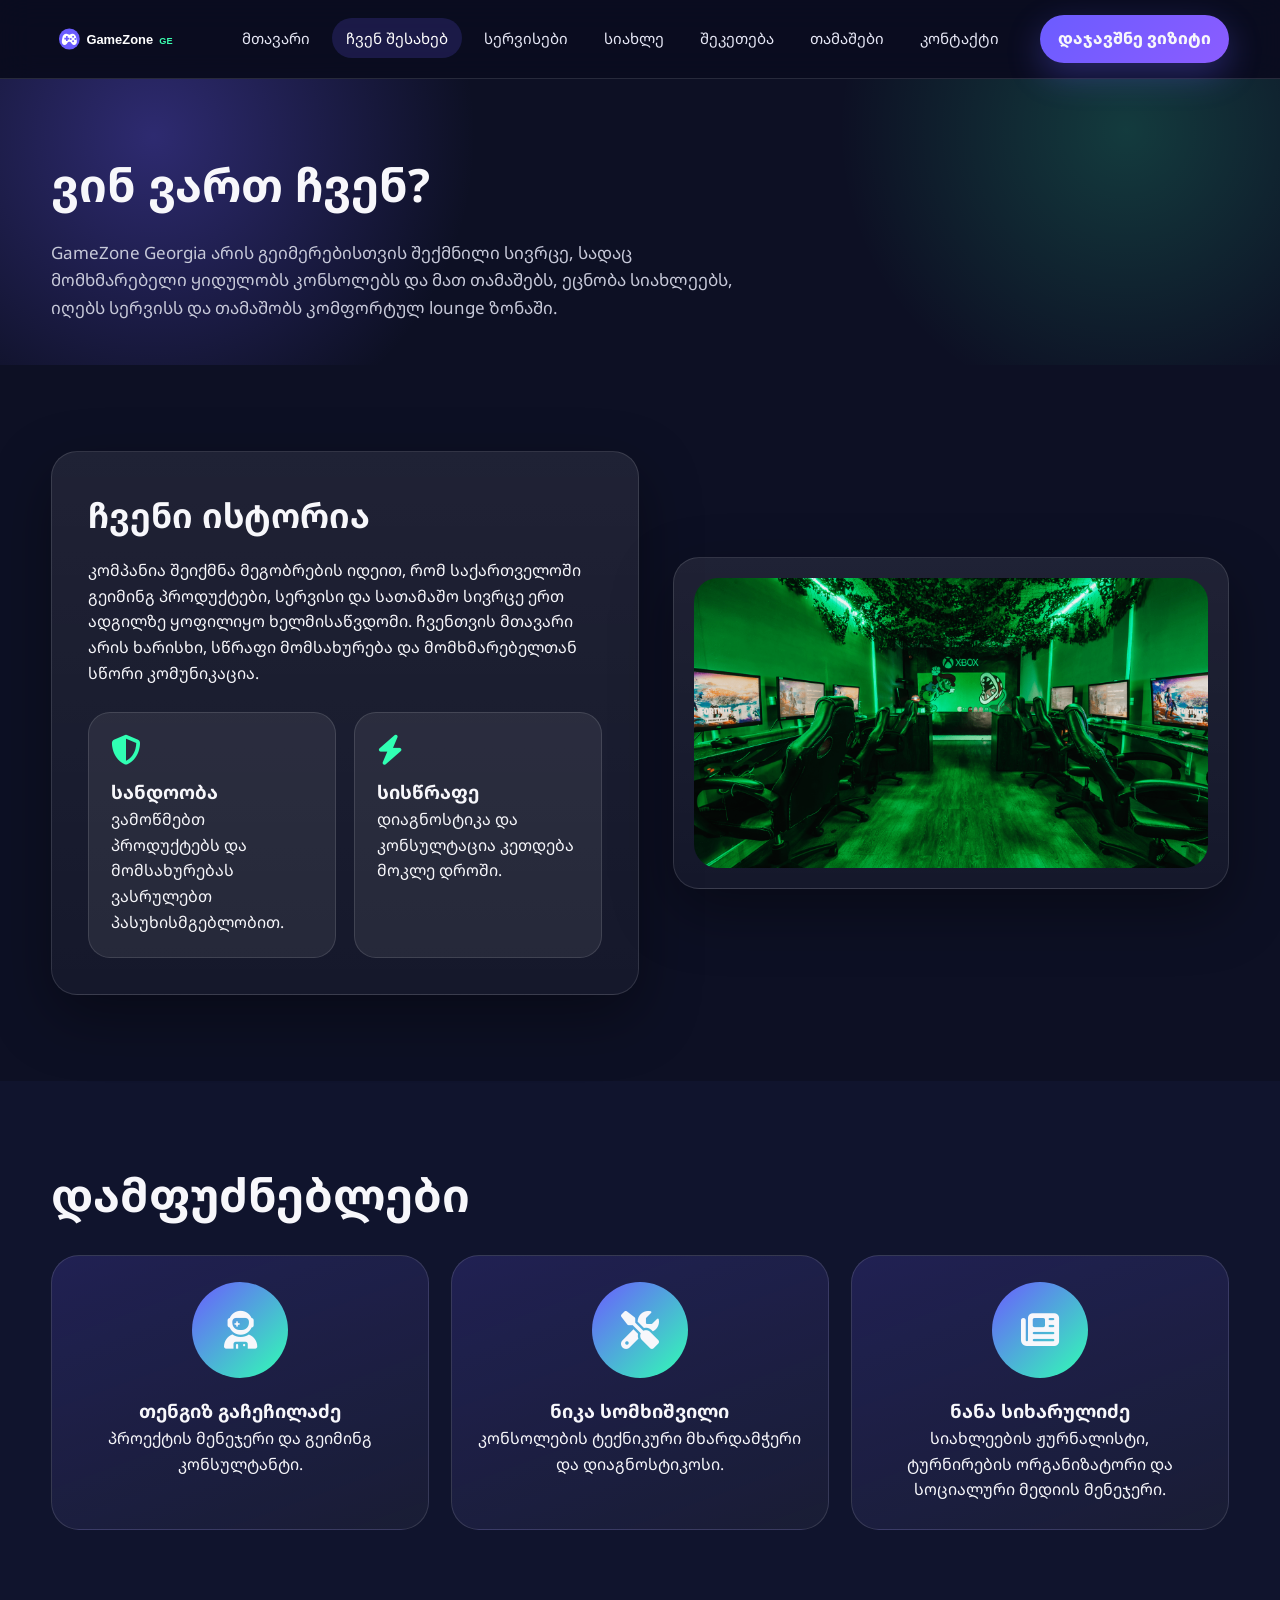
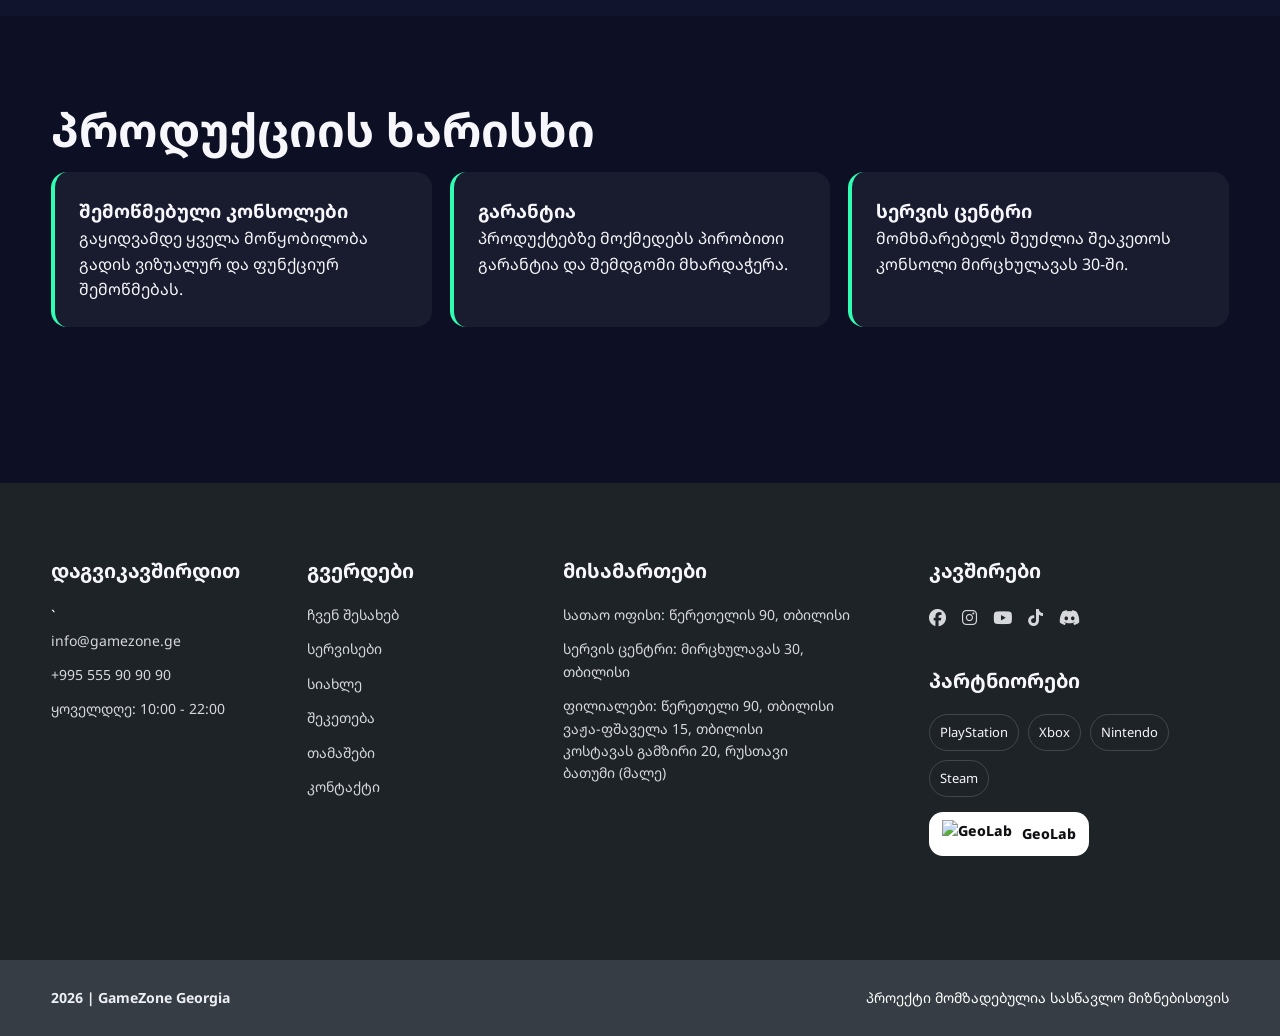
==== pages/about.html @ 4261e561 "Finished" ====
<!doctype html>
<html lang="ka">
  <head>
    <meta charset="UTF-8" />
    <meta name="viewport" content="width=device-width, initial-scale=1.0" />
    <title>ჩვენ შესახებ | GameZone Georgia</title>
    <link rel="stylesheet" href="../css/common.css" />
    <link rel="stylesheet" href="../css/about.css" />
    <link
      rel="stylesheet"
      href="https://cdnjs.cloudflare.com/ajax/libs/font-awesome/6.5.2/css/all.min.css"
    />
  </head>
  <body>
    <header class="site-header">
      <div class="container nav-wrap">
        <a href="../index.html" class="brand"><img src="../assets/images/brand-logo.svg" alt="GameZone Georgia"/></a>
        <button class="menu-toggle" type="button" aria-label="მენიუს გახსნა">
         ☰
        </button>
        <nav class="main-nav"aria-label="მთავარი ნავიგაცია">
          <ul class="nav-links">
            <li><a href="../index.html">მთავარი</a></li>
            <li><a class="active" href="about.html">ჩვენ შესახებ</a></li>
            <li><a href="services.html">სერვისები</a></li>
            <li><a href="news.html">სიახლე</a></li>
            <li><a href="repair.html">შეკეთება</a></li>
            <li><a href="games.html">თამაშები</a></li>
            <li><a href="contact.html">კონტაქტი</a></li>
          </ul>
        </nav>
        <a class="nav-cta" href="contact.html">დაჯავშნე ვიზიტი</a>
      </div>
    </header>
    <main>
      <section class="page-top">
        <div class="container page-top-inner">
          <h1 class="section-title">ვინ ვართ ჩვენ?</h1>
          <p class="section-subtitle">
            GameZone Georgia არის გეიმერებისთვის შექმნილი სივრცე, სადაც
            მომხმარებელი ყიდულობს კონსოლებს და მათ თამაშებს, ეცნობა სიახლეებს, იღებს სერვისს და
            თამაშობს კომფორტულ lounge ზონაში.
          </p>
        </div>
      </section>
      <section class="section-gap">
        <div class="container two-col">
          <article class="card story-card">
            <h2>ჩვენი ისტორია</h2>
            <p>
              კომპანია შეიქმნა მეგობრების იდეით, რომ საქართველოში გეიმინგ
              პროდუქტები, სერვისი და სათამაშო სივრცე ერთ ადგილზე ყოფილიყო
              ხელმისაწვდომი. ჩვენთვის მთავარი არის ხარისხი, სწრაფი მომსახურება
              და მომხმარებელთან სწორი კომუნიკაცია.
            </p>
            <div class="value-list">
              <div class="value-item">
                <i class="fa-solid fa-shield-halved"></i>
                <h3>სანდოობა</h3>
                <p>
                  ვამოწმებთ პროდუქტებს და მომსახურებას ვასრულებთ
                  პასუხისმგებლობით.
                </p>
              </div>
              <div class="value-item">
                <i class="fa-solid fa-bolt"></i>
                <h3>სისწრაფე</h3>
                <p>დიაგნოსტიკა და კონსულტაცია კეთდება მოკლე დროში.</p>
              </div>
            </div>
          </article>
          <div class="card" style="padding: 20px">
            <img
              src="../assets/images/game_lounge.png"
              alt="Gaming PC სივრცე"
              style="border-radius: 24px"
            />
          </div>
        </div>
      </section>
      <section class="section-gap" style="background: #10142d">
        <div class="container">
          <h2 class="section-title">დამფუძნებლები</h2>
          <div class="founders">
            <article class="founder">
              <div class="avatar">
                <i class="fa-solid fa-user-astronaut"></i>
              </div>
              <h3>თენგიზ გაჩეჩილაძე</h3>
              <p>პროექტის მენეჯერი და გეიმინგ კონსულტანტი.</p>
            </article>
            <article class="founder">
              <div class="avatar">
                <i class="fa-solid fa-screwdriver-wrench"></i>
              </div>
              <h3>ნიკა სომხიშვილი</h3>
              <p>კონსოლების ტექნიკური მხარდამჭერი და დიაგნოსტიკოსი.</p>
            </article>
            <article class="founder">
              <div class="avatar"><i class="fa-solid fa-newspaper"></i></div>
              <h3>ნანა სიხარულიძე</h3>
              <p>სიახლეების ჟურნალისტი, ტურნირების ორგანიზატორი და სოციალური მედიის მენეჯერი.</p>
            </article>
          </div>
        </div>
      </section>
      <section class="section-gap">
        <div class="container">
          <h2 class="section-title">პროდუქციის ხარისხი</h2>
          <div class="quality-line">
            <article>
              <h3>შემოწმებული კონსოლები</h3>
              <p>
                გაყიდვამდე ყველა მოწყობილობა გადის ვიზუალურ და ფუნქციურ
                შემოწმებას.
              </p>
            </article>
            <article>
              <h3>გარანტია</h3>
              <p>
                პროდუქტებზე მოქმედებს პირობითი გარანტია და შემდგომი მხარდაჭერა.
              </p>
            </article>
            <article>
              <h3>სერვის ცენტრი</h3>
              <p>მომხმარებელს შეუძლია შეაკეთოს კონსოლი მირცხულავას 30-ში.</p>
            </article>
          </div>
        </div>
      </section>
    </main>
    <footer class="site-footer">
      <div class="footer-main">
        <div class="container footer-grid">
            <div class="footer-col">
                <h3>დაგვიკავშირდით</h3>
                `<a href="mailto:info@gamezone.ge">info@gamezone.ge</a>
                <p>+995 555 90 90 90</p>
                <p>ყოველდღე: 10:00 - 22:00</p>
            </div>
            <div class="footer-col"><h3>გვერდები</h3>
                <a href="about.html">ჩვენ შესახებ</a>
                <a href="services.html">სერვისები</a>
                <a href="news.html">სიახლე</a>
                <a href="repair.html">შეკეთება</a>
                <a href="games.html">თამაშები</a>
                <a href="contact.html">კონტაქტი</a>
            </div>
            <div class="footer-col">
                <h3>მისამართები</h3>
                <p>სათაო ოფისი: წერეთელის 90, თბილისი</p>
                <p>სერვის ცენტრი: მირცხულავას 30, თბილისი</p>
                <p>
                ფილიალები: წერეთელი 90, თბილისი<br />
                ვაჟა-ფშაველა 15, თბილისი<br />
                კოსტავას გამზირი 20, რუსთავი<br />
                ბათუმი (მალე)
                </p>
            </div>
          <div class="footer-col">
            <h3>კავშირები</h3>
            <div class="socials">
              <a href="#"><i class="fa-brands fa-facebook"></i> </a>
              <a href="#"><i class="fa-brands fa-instagram"></i></a>
              <a href="#"><i class="fa-brands fa-youtube"></i></a>
              <a href="#"><i class="fa-brands fa-tiktok"></i></a>
              <a href="#"><i class="fa-brands fa-discord"></i></a>
            </div>
            <h3 style="margin-top: 22px">პარტნიორები</h3>
            <div class="partners">
              <span class="partner-pill">PlayStation</span>
              <span class="partner-pill">Xbox</span>
              <span class="partner-pill">Nintendo</span>
              <span class="partner-pill">Steam</span>
            </div>
            <a class="geolab-link" href="https://geolab.edu.ge/" target="_blank"><img src="https://geolab.edu.ge/wp-content/uploads/2023/10/geolab-%E1%83%9A%E1%83%9D%E1%83%92%E1%83%9D.png" alt="GeoLab"/> GeoLab</a>
          </div>
        </div>
      </div>
      <div class="footer-bottom">
        <div class="container footer-bottom-row">
          <strong>2026 | GameZone Georgia</strong><a href="https://geolab.edu.ge/" target="_blank">პროექტი მომზადებულია სასწავლო მიზნებისთვის</a>
        </div>
      </div>
    </footer>
    <script src="../main.js"></script>
  </body>
</html>
---- css/common.css ----
@import url("https://fonts.googleapis.com/css2?family=Noto+Sans+Georgian:wght@300;400;600;700;800&display=swap");
:root {
  --bg: #0d1024;
  --panel: #141936;
  --panel2: #1b2145;
  --text: #f7f7fb;
  --muted: #c7c9d9;
  --accent: #6b5cff;
  --accent2: #30ffb3;
  --orange: #ffb84d;
  --danger: #ff4d75;
  --line: rgba(255, 255, 255, 0.12);
  --shadow: 0 22px 60px rgba(0, 0, 0, 0.36);
}
* {
  box-sizing: border-box;
  margin: 0;
  padding: 0;
}
html {
  scroll-behavior: smooth;
}
body {
  font-family: "Noto Sans Georgian", Arial, sans-serif;
  background: var(--bg);
  color: var(--text);
  line-height: 1.6;
}
img {
  max-width: 100%;
  display: block;
}
a {
  text-decoration: none;
  color: inherit;
}
.container {
  width: min(1180px, 92%);
  margin: 0 auto;
}
.section-gap {
  padding: 86px 0;
}
.section-title {
  font-size: clamp(28px, 4vw, 46px);
  line-height: 1.18;
  margin-bottom: 16px;
}
.section-subtitle {
  max-width: 720px;
  color: var(--muted);
  font-size: 17px;
}
.site-header {
  position: sticky;
  top: 0;
  z-index: 50;
  background: rgba(10, 13, 31, 0.84);
  -webkit-backdrop-filter: blur(16px);
  backdrop-filter: blur(16px);
  border-bottom: 1px solid var(--line);
}


.menu-toggle {
  display: none;
  border: 1px solid var(--line);
  background: rgba(255, 255, 255, 0.07);
  color: #fff;
  font-size: 26px;
  width: 46px;
  height: 46px;
  border-radius: 12px;
  cursor: pointer;
}

.main-nav {
  display: block;
}




.nav-wrap {
  min-height: 78px;
  display: -webkit-box;
  display: -ms-flexbox;
  display: flex;
  -webkit-box-align: center;
  -ms-flex-align: center;
  align-items: center;
  -webkit-box-pack: justify;
  -ms-flex-pack: justify;
  justify-content: space-between;
  gap: 24px;
}
.brand {
  display: -webkit-box;
  display: -ms-flexbox;
  display: flex;
  -webkit-box-align: center;
  -ms-flex-align: center;
  align-items: center;
  gap: 12px;
  font-weight: 800;
}
.brand img {
  width: 150px;
}
.nav-links {
  display: -webkit-box;
  display: -ms-flexbox;
  display: flex;
  -webkit-box-align: center;
  -ms-flex-align: center;
  align-items: center;
  gap: 8px;
  list-style: none;
}
.nav-links a {
  padding: 10px 14px;
  border-radius: 999px;
  color: #e7e8f6;
  font-size: 15px;
  transition: 0.25s;
}
.nav-links a:hover,
.nav-links a.active {
  background: rgba(107, 92, 255, 0.18);
  color: #fff;
}
.nav-cta {
  background: linear-gradient(135deg, var(--accent), #8b5cff);
  padding: 11px 18px;
  border-radius: 999px;
  font-weight: 800;
  box-shadow: 0 12px 34px rgba(107, 92, 255, 0.32);
}
.menu-toggle {
  display: none;
}
.btn {
  display: inline-flex;
  align-items: center;
  justify-content: center;
  gap: 10px;
  padding: 14px 22px;
  border-radius: 999px;
  background: var(--accent);
  font-weight: 800;
  color: #fff;
  transition: 0.25s;
  border: 0;
  cursor: pointer;
}
.btn:hover {
  transform: translateY(-3px);
  box-shadow: 0 14px 34px rgba(107, 92, 255, 0.38);
}
.btn-outline {
  background: transparent;
  border: 1px solid var(--line);
}
.btn-outline:hover {
  background: rgba(255, 255, 255, 0.08);
  box-shadow: none;
}
.badge {
  display: inline-flex;
  align-items: center;
  gap: 8px;
  border: 1px solid var(--line);
  background: rgba(255, 255, 255, 0.06);
  border-radius: 999px;
  padding: 8px 13px;
  color: #dfe2ff;
  font-size: 14px;
}
.card {
  background: linear-gradient(
    180deg,
    rgba(255, 255, 255, 0.08),
    rgba(255, 255, 255, 0.035)
  );
  border: 1px solid var(--line);
  border-radius: 26px;
  box-shadow: var(--shadow);
}
.page-top {
  padding: 78px 0 44px;
  background:
    radial-gradient(
      circle at 12% 20%,
      rgba(107, 92, 255, 0.35),
      transparent 28%
    ),
    radial-gradient(
      circle at 88% 18%,
      rgba(48, 255, 179, 0.18),
      transparent 25%
    );
}
.page-top-inner {
  display: flex;
  flex-direction: column;
  gap: 12px;
}
.crumbs {
  color: var(--muted);
  font-size: 14px;
}
.site-footer {
  background: #20252a;
  margin-top: 70px;
}
.footer-main {
  padding: 72px 0 92px;
  background: #1e2328;
}
.footer-grid {
  display: flex;
  justify-content: space-between;
  gap: 44px;
  flex-wrap: wrap;
}
.footer-col {
  min-width: 190px;
  max-width: 300px;
}
.footer-col h3 {
  font-size: 20px;
  margin-bottom: 17px;
}
.footer-col p,
.footer-col a {
  display: block;
  color: #d7d8dc;
  font-size: 14px;
  margin-bottom: 12px;
}
.footer-col a:hover {
  color: #fff;
}
.socials {
  display: flex;
  gap: 16px;
  align-items: center;
}
.socials a {
  font-size: 17px;
  transition: 0.25s;
}
.socials a:hover {
  transform: translateY(-3px);
  color: var(--accent2);
}
.partners {
  display: flex;
  gap: 9px;
  flex-wrap: wrap;
}
.partner-pill {
  border: 1px solid rgba(255, 255, 255, 0.16);
  padding: 7px 10px;
  border-radius: 999px;
  font-size: 13px;
}
.geolab-link {
  margin-top: 15px;
  display: inline-flex !important;
  align-items: center;
  gap: 10px;
  background: #fff;
  border-radius: 14px;
  padding: 8px 13px !important;
  color: #101014 !important;
  font-weight: 800;
}
.geolab-link img {
  height: 28px;
  width: auto;
}
.footer-bottom {
  background: #363d44;
  padding: 27px 0;
}
.footer-bottom-row {
  display: flex;
  justify-content: space-between;
  gap: 20px;
  align-items: center;
  color: #eceef3;
  font-size: 14px;
}
.footer-bottom a {
  color: #fff;
}
.two-col {
  display: flex;
  gap: 34px;
  align-items: center;
}
.two-col > * {
  flex: 1;
}
.grid-3 {
  display: flex;
  gap: 22px;
  flex-wrap: wrap;
}
.grid-3 > * {
  flex: 1 1 280px;
}
.form-control {
  width: 100%;
  padding: 14px 16px;
  border-radius: 15px;
  border: 1px solid var(--line);
  background: rgba(255, 255, 255, 0.07);
  color: #fff;
  font-family: inherit;
  outline: none;
}
.form-control:focus {
  border-color: var(--accent2);
  box-shadow: 0 0 0 4px rgba(48, 255, 179, 0.1);
}

@media (max-width: 1190px) {
  .nav-wrap {
    min-height: 72px;
    flex-direction: row;
    align-items: center;
    padding: 12px 0;
    position: relative;
  }

  .brand img {
    width: 132px;
  }

  .menu-toggle {
    display: flex;
    align-items: center;
    justify-content: center;
    margin-left: auto;
  }

  .main-nav {
    display: none;
    position: absolute;
    top: 72px;
    left: 0;
    width: 100%;
    background: rgba(10, 13, 31, 0.98);
    border: 1px solid var(--line);
    border-radius: 18px;
    padding: 14px;
    box-shadow: var(--shadow);
  }

  .main-nav.open {
    display: block;
  }

  .nav-links {
    width: 100%;
    flex-direction: column;
    align-items: stretch;
    gap: 8px;
  }

  .nav-links a {
    display: block;
    padding: 12px 14px;
    border-radius: 12px;
    font-size: 15px;
  }

  .nav-cta {
    display: none;
  }

  .two-col {
    flex-direction: column;
  }

  .footer-grid {
    gap: 30px;
  }

  .footer-bottom-row {
    flex-direction: column;
    align-items: flex-start;
  }
}


@media (max-width: 560px) {
  .section-gap {
    padding: 58px 0;
  }
  .nav-links a {
    padding: 8px 10px;
    font-size: 13px;
  }
  .brand img {
    width: 132px;
  }
  .footer-main {
    padding: 48px 0 62px;
  }
  .footer-col {
    min-width: 100%;
  }
}
---- css/about.css ----
.story-card {
  padding: 36px;
}
.story-card h2 {
  font-size: 34px;
  margin-bottom: 16px;
}
.value-list {
  display: flex;
  gap: 18px;
  flex-wrap: wrap;
  margin-top: 26px;
}
.value-item {
  flex: 1 1 220px;
  background: rgba(255, 255, 255, 0.07);
  border: 1px solid var(--line);
  border-radius: 22px;
  padding: 22px;
}
.value-item i {
  color: var(--accent2);
  font-size: 30px;
  margin-bottom: 12px;
}
.founders {
  display: flex;
  gap: 22px;
  flex-wrap: wrap;
  margin-top: 34px;
}
.founder {
  flex: 1 1 260px;
  padding: 26px;
  text-align: center;
  background: linear-gradient(
    160deg,
    rgba(107, 92, 255, 0.18),
    rgba(255, 255, 255, 0.04)
  );
  border: 1px solid var(--line);
  border-radius: 28px;
}
.avatar {
  width: 96px;
  height: 96px;
  border-radius: 50%;
  background: linear-gradient(135deg, var(--accent), var(--accent2));
  margin: 0 auto 18px;
  display: flex;
  align-items: center;
  justify-content: center;
  font-size: 38px;
}
.quality-line {
  display: flex;
  gap: 18px;
  flex-wrap: wrap;
}
.quality-line article {
  flex: 1 1 240px;
  padding: 24px;
  border-left: 4px solid var(--accent2);
  background: rgba(255, 255, 255, 0.05);
  border-radius: 16px;
}
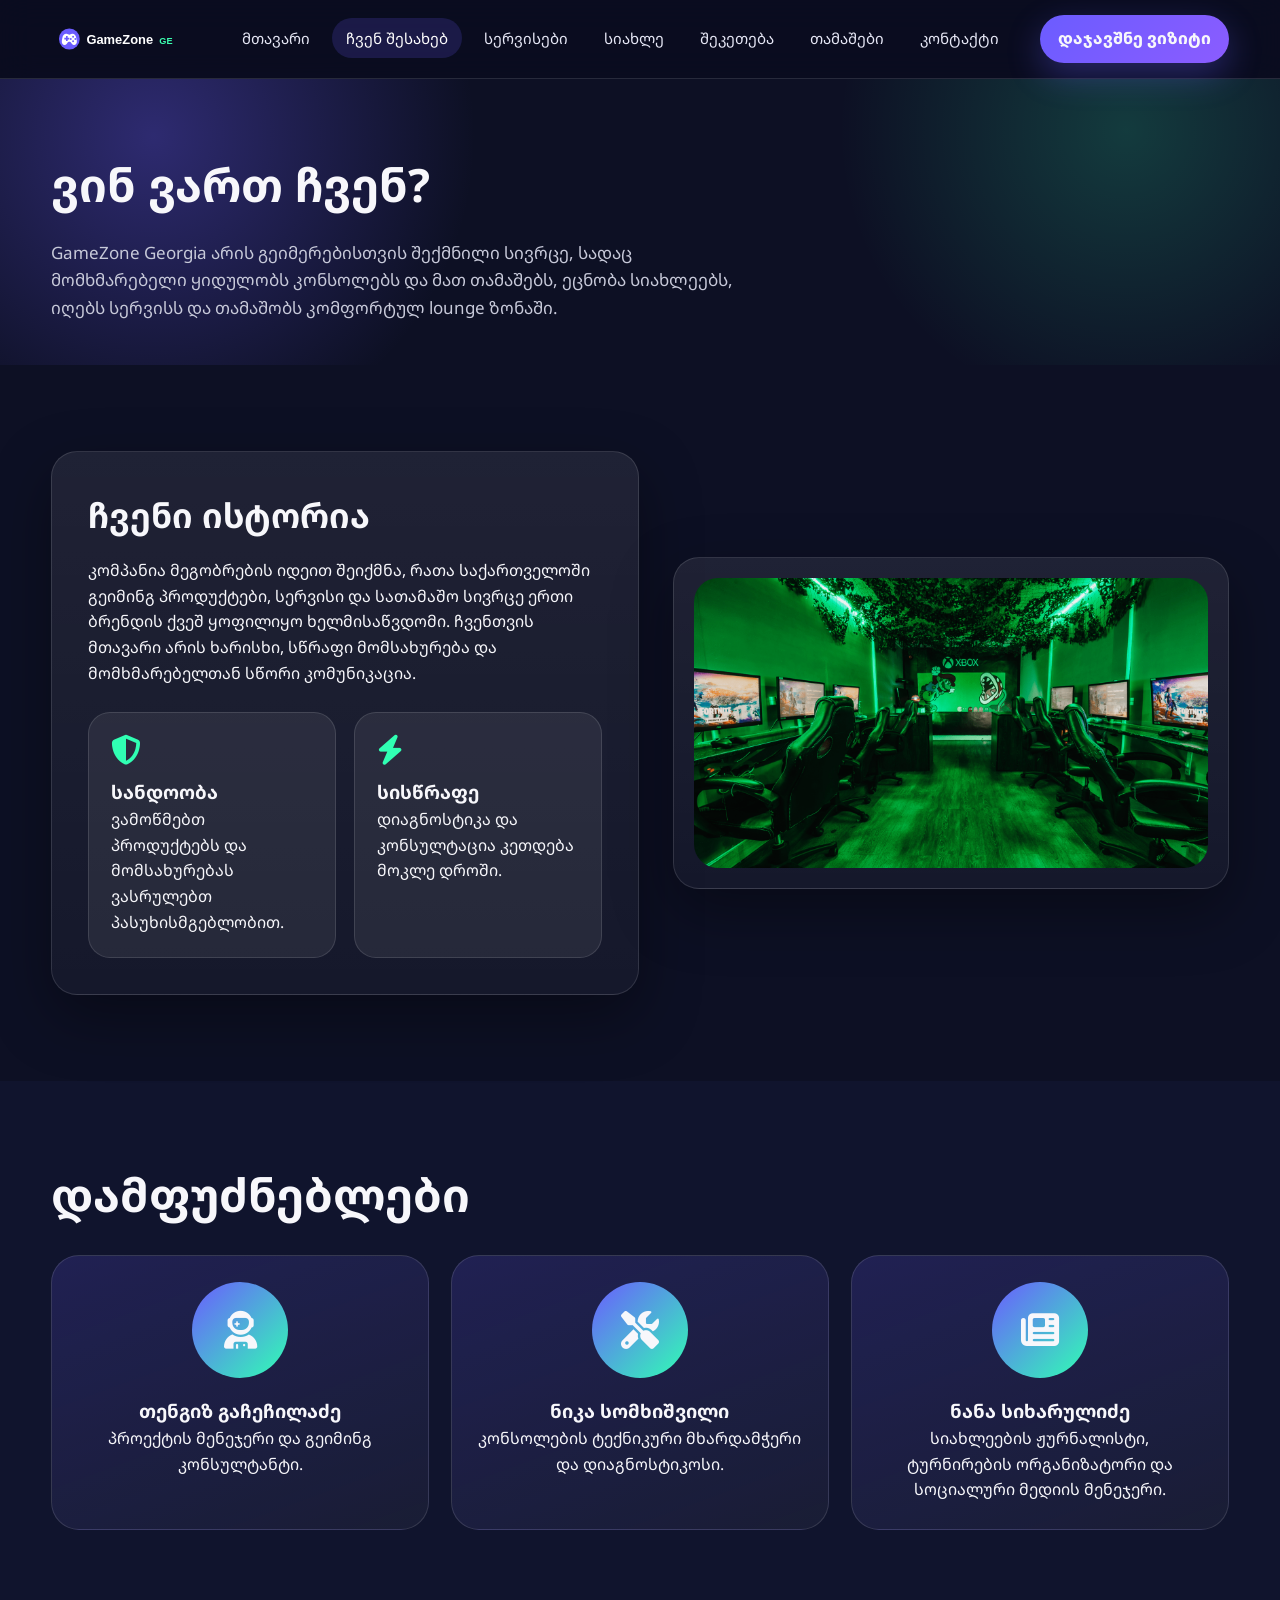
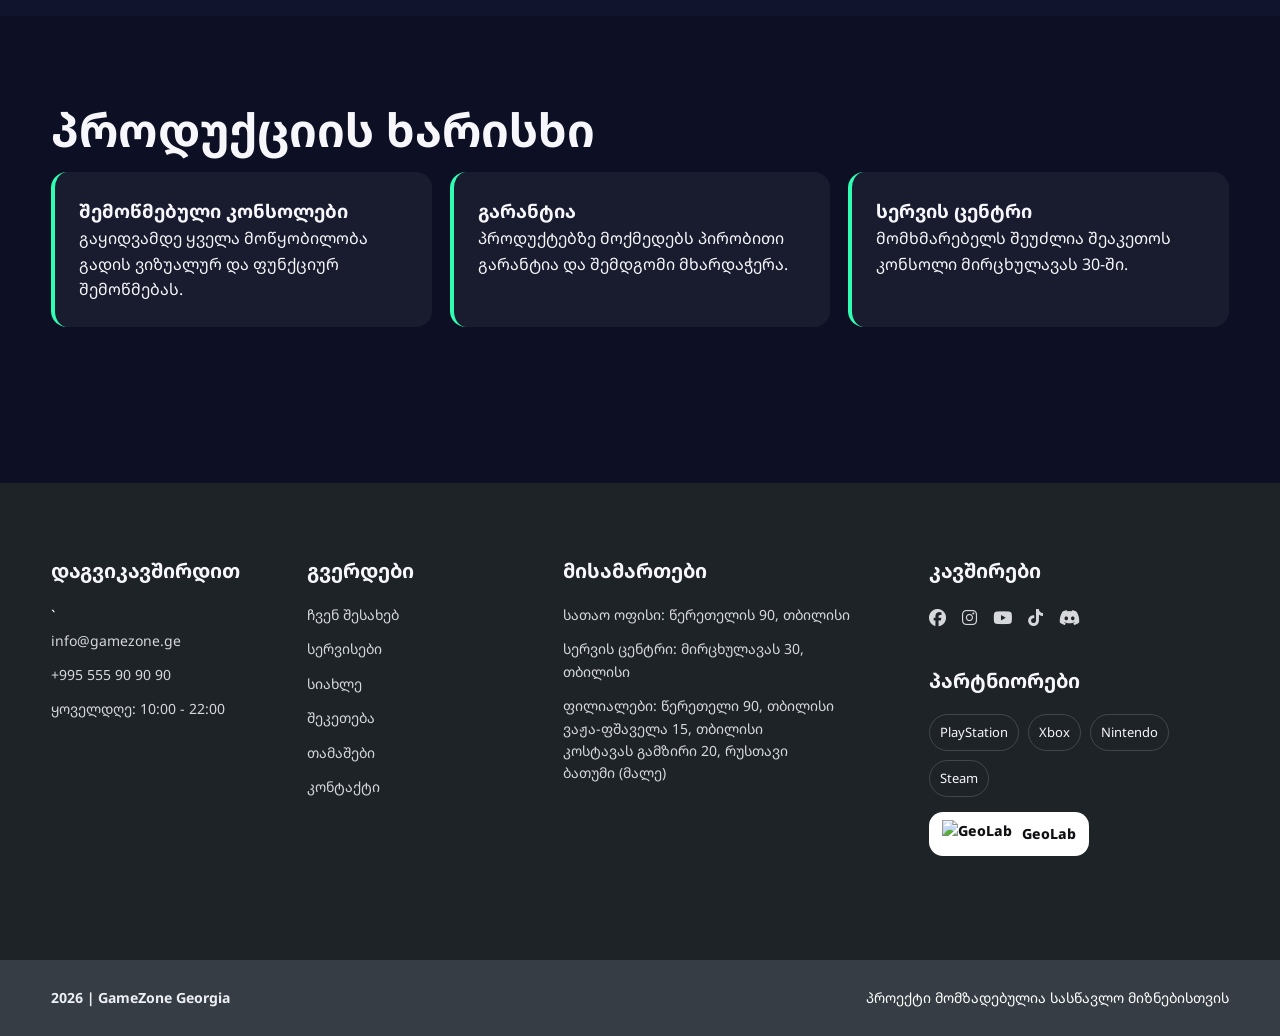
==== commit b17daf1b: "Updated company's origin description" ====
--- a/pages/about.html
+++ b/pages/about.html
@@ -48,9 +48,7 @@
           <article class="card story-card">
             <h2>ჩვენი ისტორია</h2>
             <p>
-              კომპანია შეიქმნა მეგობრების იდეით, რომ საქართველოში გეიმინგ
-              პროდუქტები, სერვისი და სათამაშო სივრცე ერთ ადგილზე ყოფილიყო
-              ხელმისაწვდომი. ჩვენთვის მთავარი არის ხარისხი, სწრაფი მომსახურება
+              კომპანია მეგობრების იდეით შეიქმნა, რათა საქართველოში გეიმინგ პროდუქტები, სერვისი და სათამაშო სივრცე ერთი ბრენდის ქვეშ ყოფილიყო ხელმისაწვდომი. ჩვენთვის მთავარი არის ხარისხი, სწრაფი მომსახურება
               და მომხმარებელთან სწორი კომუნიკაცია.
             </p>
             <div class="value-list">
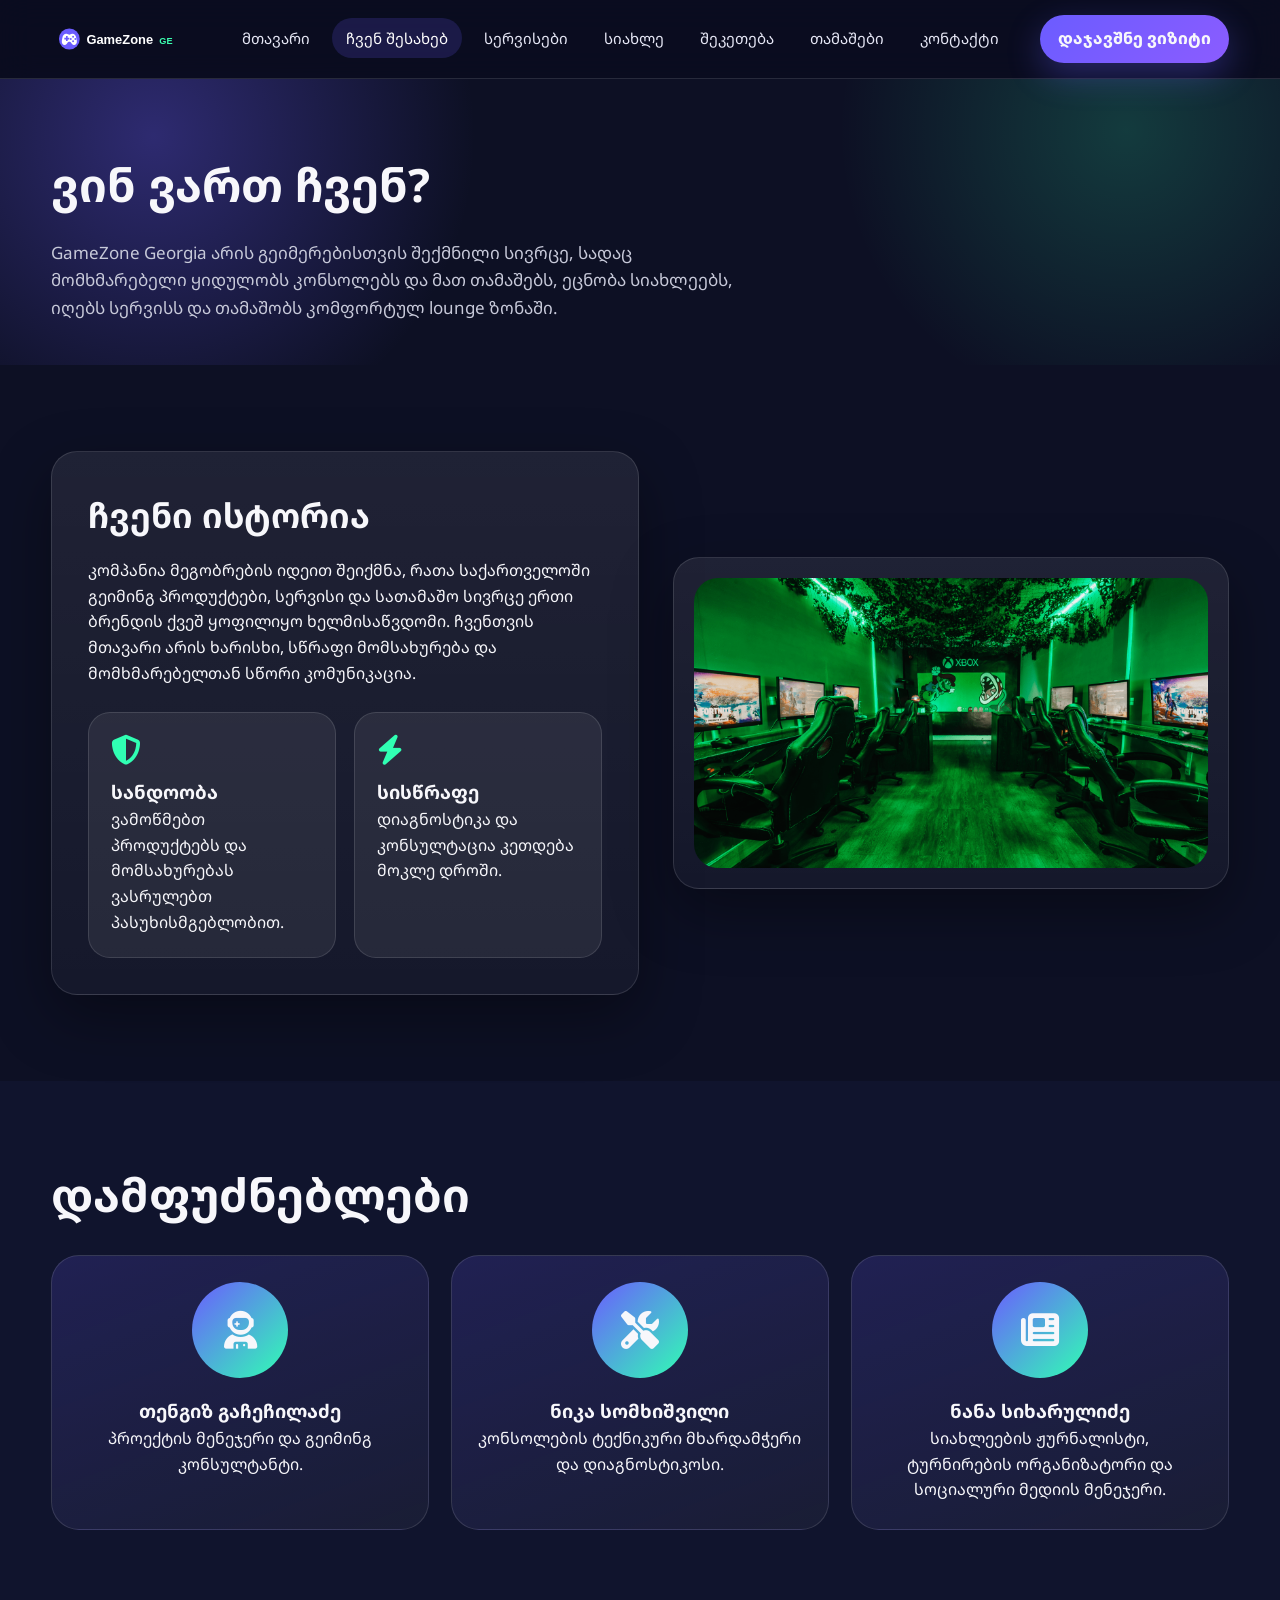
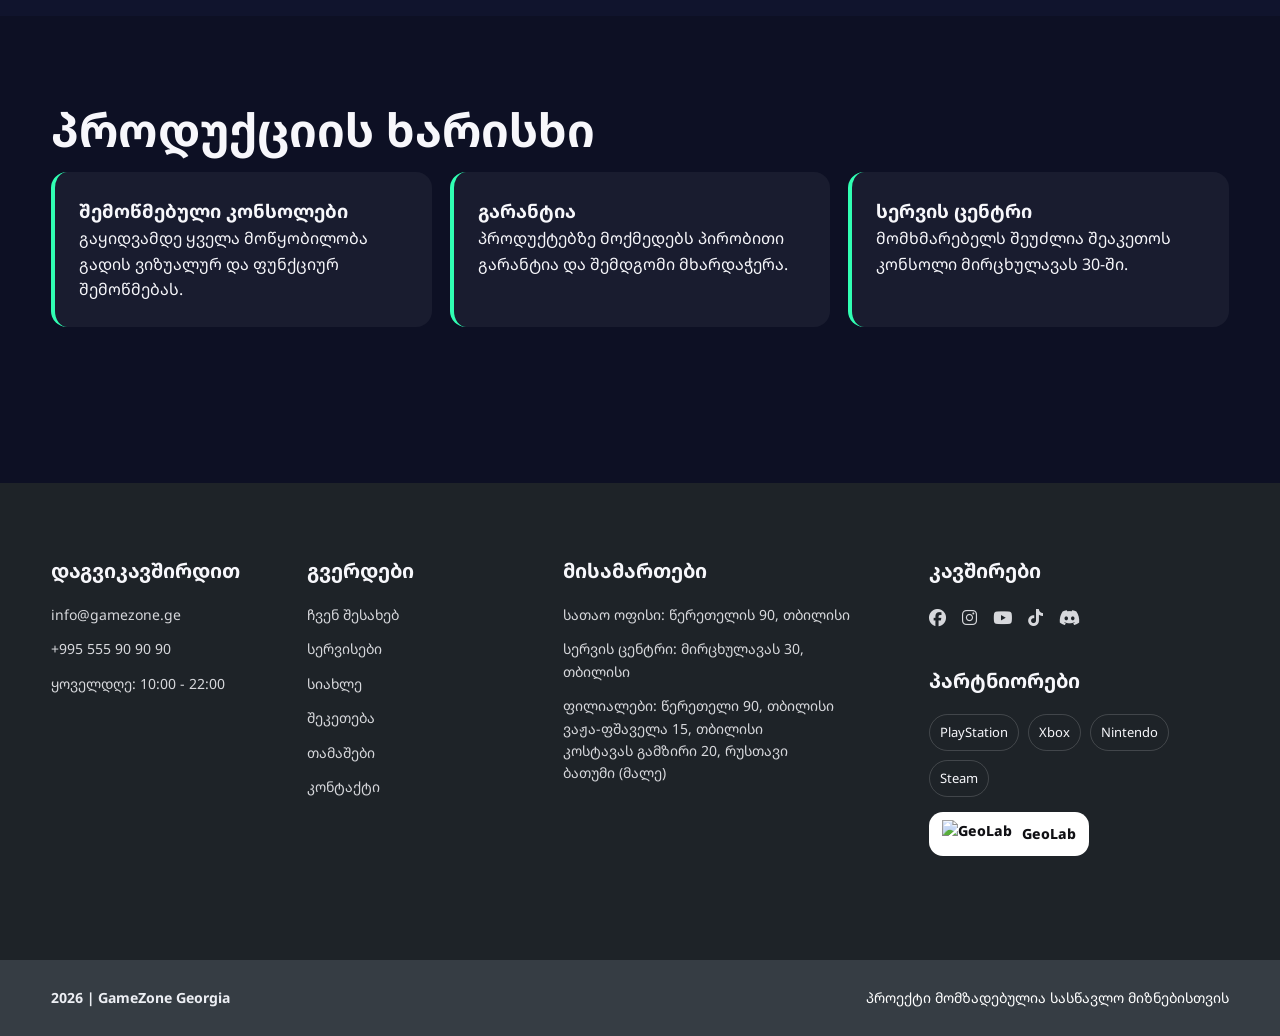
==== commit db42fc8e: "made info@gamezone.ge in contact page clickable" ====
--- a/pages/about.html
+++ b/pages/about.html
@@ -132,7 +132,7 @@
         <div class="container footer-grid">
             <div class="footer-col">
                 <h3>დაგვიკავშირდით</h3>
-                `<a href="mailto:info@gamezone.ge">info@gamezone.ge</a>
+                <a href="mailto:info@gamezone.ge">info@gamezone.ge</a>
                 <p>+995 555 90 90 90</p>
                 <p>ყოველდღე: 10:00 - 22:00</p>
             </div>
